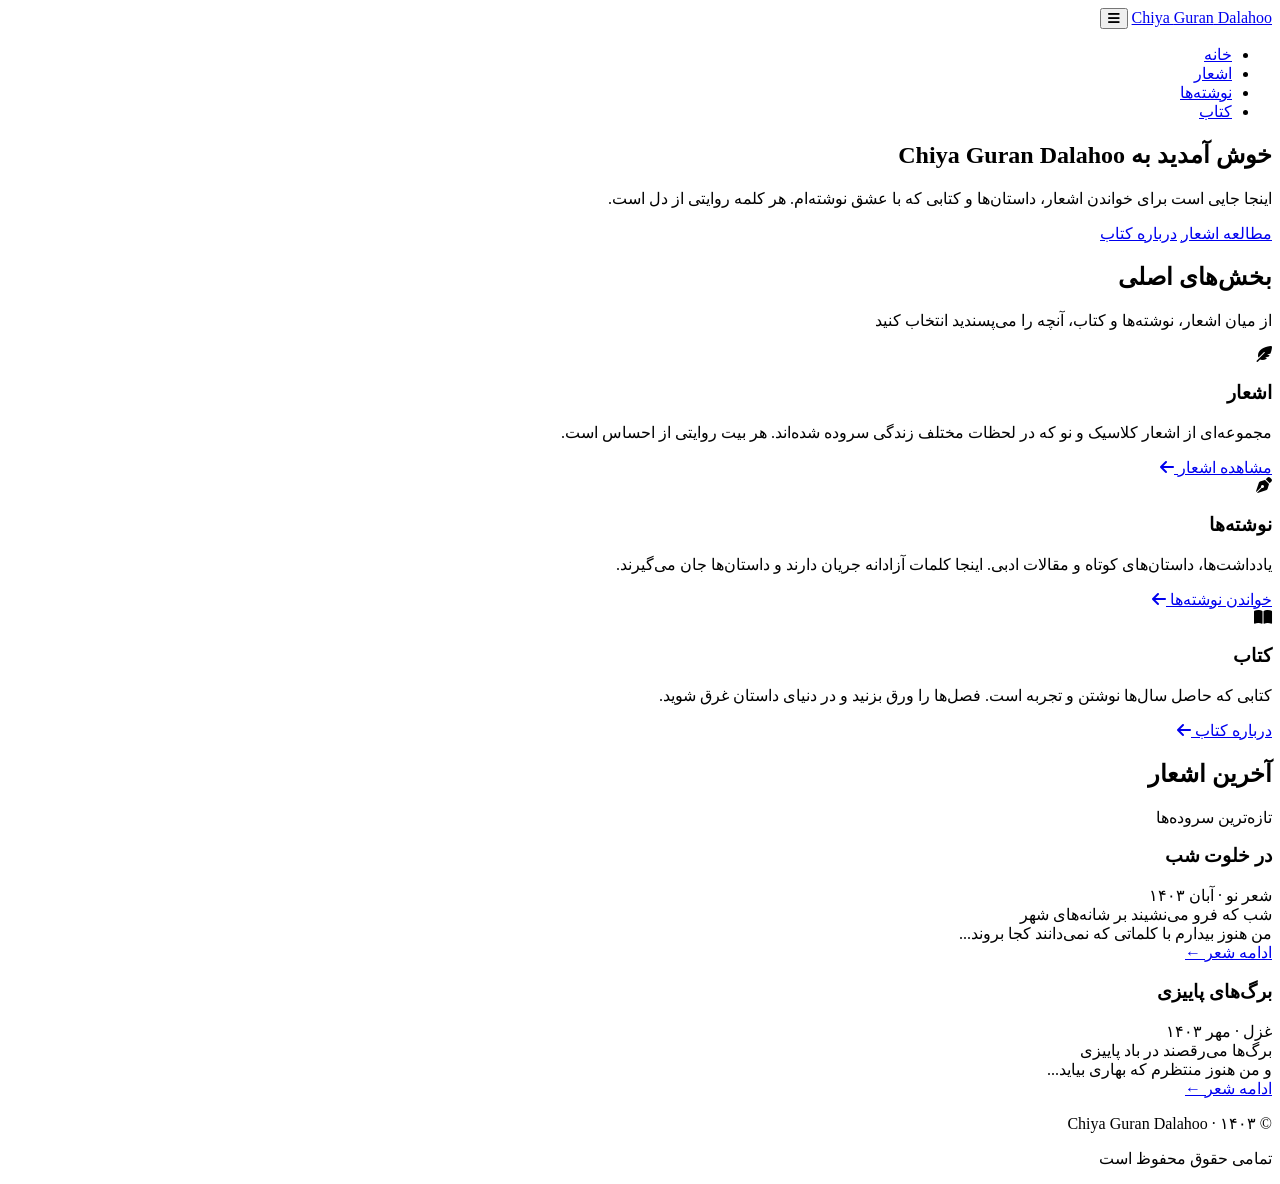
==== index.html @ 2d06a1b2 "Add files via upload" ====
<!DOCTYPE html>
<html lang="fa" dir="rtl">
<head>
    <meta charset="UTF-8">
    <meta name="viewport" content="width=device-width, initial-scale=1.0">
    <title>خانه | Chiya Guran Dalahoo</title>
    <meta name="description" content="وب‌سایت شخصی برای انتشار اشعار، نوشته‌ها و کتاب">
    <link rel="stylesheet" href="css/style.css">
    <link rel="stylesheet" href="https://cdnjs.cloudflare.com/ajax/libs/font-awesome/6.5.1/css/all.min.css">
</head>
<body>
    <header>
        <div class="nav-container">
            <a href="index.html" class="logo">Chiya <span>Guran</span> Dalahoo</a>
            <button class="menu-toggle" aria-label="منو">
                <i class="fas fa-bars"></i>
            </button>
            <nav>
                <ul id="nav-menu">
                    <li><a href="index.html" class="active">خانه</a></li>
                    <li><a href="poems.html">اشعار</a></li>
                    <li><a href="writings.html">نوشته‌ها</a></li>
                    <li><a href="book.html">کتاب</a></li>
                </ul>
            </nav>
        </div>
    </header>

    <section class="hero">
        <h1>خوش آمدید به Chiya Guran Dalahoo</h1>
        <p>اینجا جایی است برای خواندن اشعار، داستان‌ها و کتابی که با عشق نوشته‌ام. هر کلمه روایتی از دل است.</p>
        <div>
            <a href="poems.html" class="btn">مطالعه اشعار</a>
            <a href="book.html" class="btn btn-outline">درباره کتاب</a>
        </div>
    </section>

    <main>
        <div class="section-title">
            <h2>بخش‌های اصلی</h2>
            <p>از میان اشعار، نوشته‌ها و کتاب، آنچه را می‌پسندید انتخاب کنید</p>
        </div>

        <div class="cards">
            <div class="card">
                <div class="card-icon"><i class="fas fa-feather-alt"></i></div>
                <h3>اشعار</h3>
                <p>مجموعه‌ای از اشعار کلاسیک و نو که در لحظات مختلف زندگی سروده شده‌اند. هر بیت روایتی از احساس است.</p>
                <a href="poems.html">مشاهده اشعار <i class="fas fa-arrow-left"></i></a>
            </div>

            <div class="card">
                <div class="card-icon"><i class="fas fa-pen-nib"></i></div>
                <h3>نوشته‌ها</h3>
                <p>یادداشت‌ها، داستان‌های کوتاه و مقالات ادبی. اینجا کلمات آزادانه جریان دارند و داستان‌ها جان می‌گیرند.</p>
                <a href="writings.html">خواندن نوشته‌ها <i class="fas fa-arrow-left"></i></a>
            </div>

            <div class="card">
                <div class="card-icon"><i class="fas fa-book-open"></i></div>
                <h3>کتاب</h3>
                <p>کتابی که حاصل سال‌ها نوشتن و تجربه است. فصل‌ها را ورق بزنید و در دنیای داستان غرق شوید.</p>
                <a href="book.html">درباره کتاب <i class="fas fa-arrow-left"></i></a>
            </div>
        </div>

        <div class="section-title">
            <h2>آخرین اشعار</h2>
            <p>تازه‌ترین سروده‌ها</p>
        </div>

        <div class="item-list">
            <div class="item">
                <h3>در خلوت شب</h3>
                <div class="meta">شعر نو · آبان ۱۴۰۳</div>
                <div class="excerpt">
                    شب که فرو می‌نشیند بر شانه‌های شهر<br>
                    من هنوز بیدارم با کلماتی که نمی‌دانند کجا بروند...
                </div>
                <a href="poems.html#poem1" class="read-more">ادامه شعر ←</a>
            </div>

            <div class="item">
                <h3>برگ‌های پاییزی</h3>
                <div class="meta">غزل · مهر ۱۴۰۳</div>
                <div class="excerpt">
                    برگ‌ها می‌رقصند در باد پاییزی<br>
                    و من هنوز منتظرم که بهاری بیاید...
                </div>
                <a href="poems.html#poem2" class="read-more">ادامه شعر ←</a>
            </div>
        </div>
    </main>

    <footer>
        <p>© ۱۴۰۳ · Chiya Guran Dalahoo</p>
        <p>تمامی حقوق محفوظ است</p>
    </footer>

    <script src="js/main.js"></script>
</body>
</html>
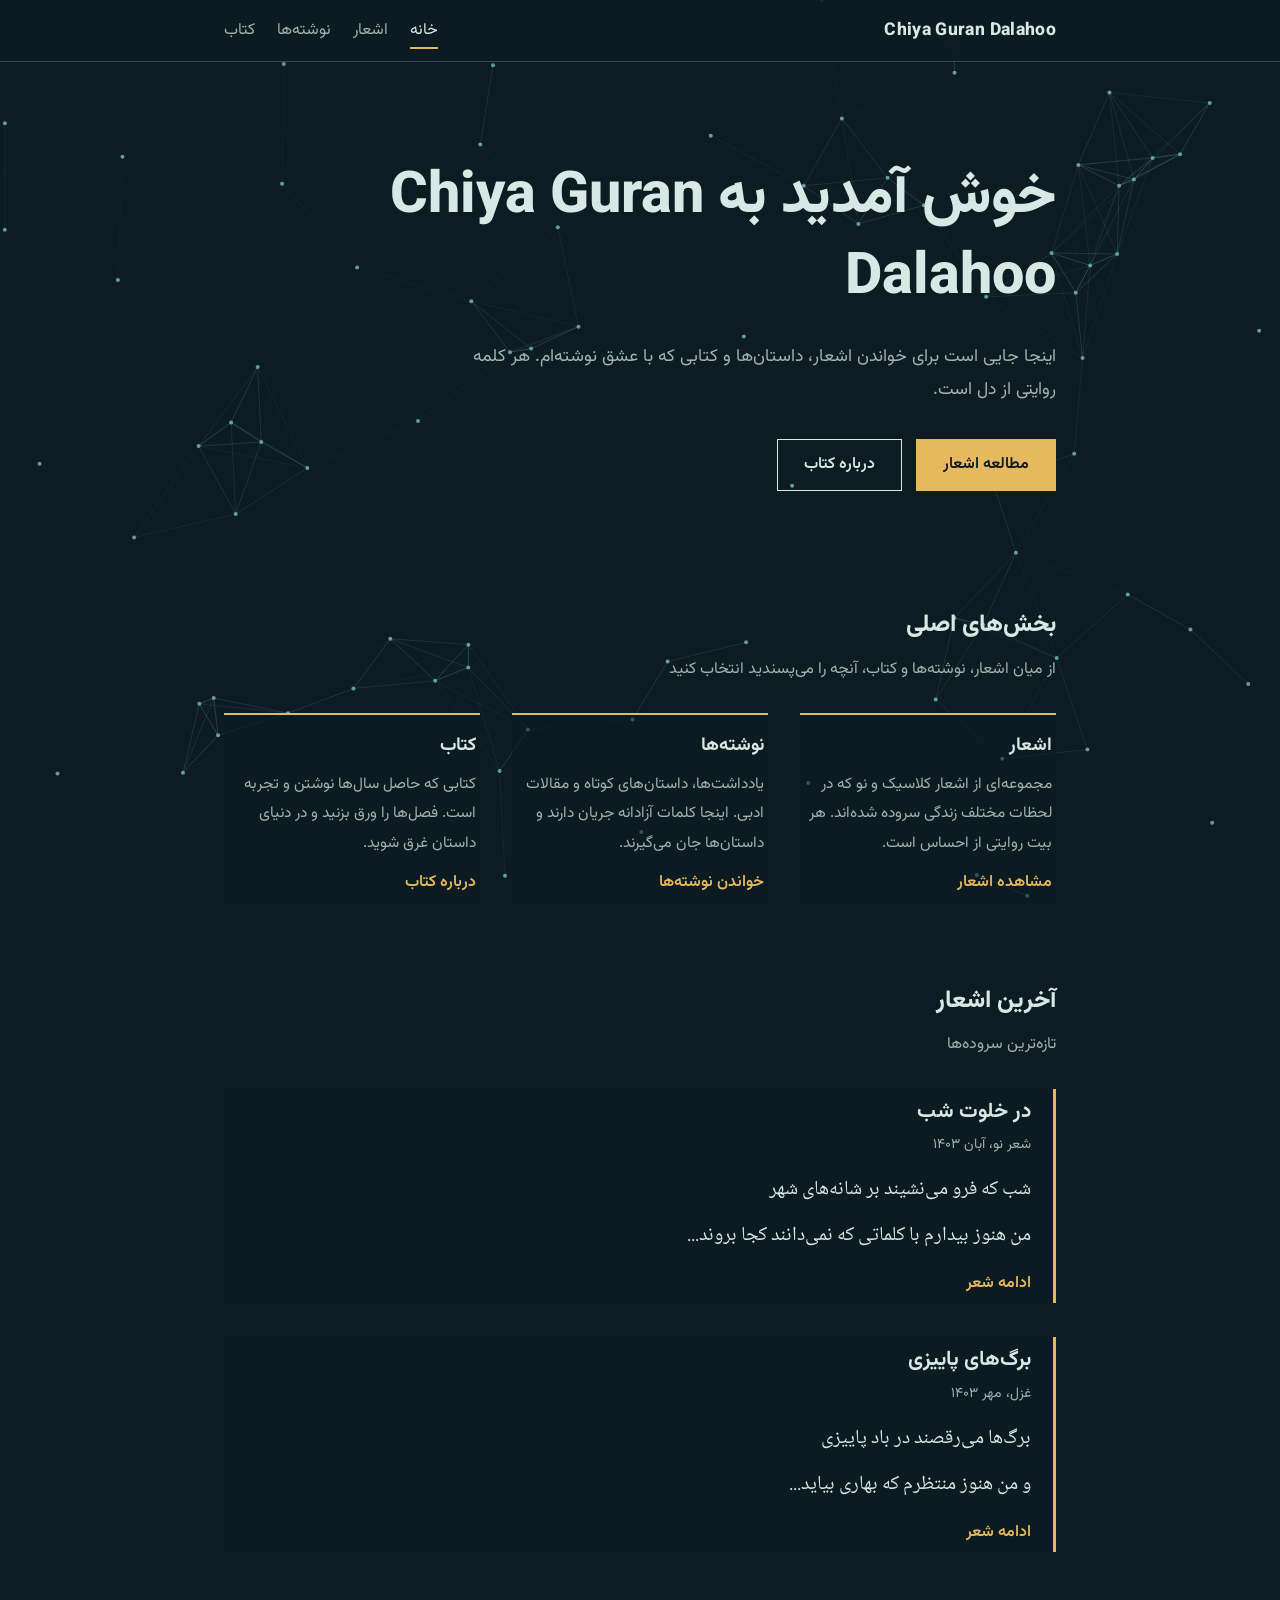
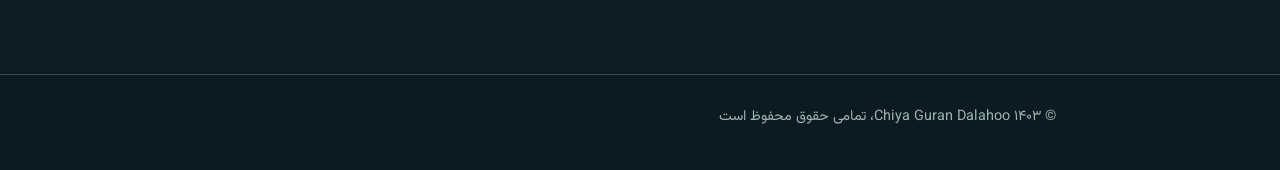
==== commit 48b4f020: "Add files via upload" ====
--- a/index.html
+++ b/index.html
@@ -1,102 +1,211 @@
 <!DOCTYPE html>
 <html lang="fa" dir="rtl">
 <head>
-    <meta charset="UTF-8">
-    <meta name="viewport" content="width=device-width, initial-scale=1.0">
-    <title>خانه | Chiya Guran Dalahoo</title>
-    <meta name="description" content="وب‌سایت شخصی برای انتشار اشعار، نوشته‌ها و کتاب">
-    <link rel="stylesheet" href="css/style.css">
-    <link rel="stylesheet" href="https://cdnjs.cloudflare.com/ajax/libs/font-awesome/6.5.1/css/all.min.css">
+<meta charset="UTF-8">
+<meta name="viewport" content="width=device-width, initial-scale=1.0">
+<meta name="description" content="وب‌سایت شخصی برای انتشار اشعار، نوشته‌ها و کتاب">
+<title>خانه | Chiya Guran Dalahoo</title>
+<link rel="preconnect" href="https://fonts.googleapis.com">
+<link rel="preconnect" href="https://fonts.gstatic.com" crossorigin>
+<link href="https://fonts.googleapis.com/css2?family=Vazirmatn:wght@400;600;800&family=Noto+Naskh+Arabic:wght@400;600&display=swap" rel="stylesheet">
+<style>
+:root {
+  --ink: #0d1b22;
+  --mist: #d8e8e4;
+  --dim: #9db4b0;
+  --net: 111, 183, 168;
+  --saffron: #e6b95f;
+  --line: rgba(216, 232, 228, .22);
+}
+* { box-sizing: border-box; margin: 0; padding: 0; }
+html { background: var(--ink); }
+body {
+  font-family: "Vazirmatn", Tahoma, "Segoe UI", sans-serif;
+  color: var(--mist);
+  line-height: 1.9;
+  background: transparent;
+  min-height: 100vh;
+}
+#bg { position: fixed; inset: 0; width: 100%; height: 100%; z-index: -1; display: block; }
+
+a { color: inherit; text-decoration: none; }
+a:focus-visible { outline: 2px solid var(--saffron); outline-offset: 4px; }
+
+.wrap { max-width: 880px; margin: 0 auto; padding: 0 24px; }
+
+/* header */
+header { border-bottom: 1px solid var(--line); background: rgba(13, 27, 34, .72); backdrop-filter: blur(6px); -webkit-backdrop-filter: blur(6px); position: sticky; top: 0; z-index: 5; }
+header .wrap { display: flex; align-items: center; justify-content: space-between; gap: 16px; flex-wrap: wrap; padding-top: 14px; padding-bottom: 14px; }
+.brand { font-weight: 800; font-size: 1.1rem; letter-spacing: .02em; direction: ltr; }
+nav ul { list-style: none; display: flex; gap: 22px; }
+nav a { color: var(--dim); padding: 4px 0; border-bottom: 2px solid transparent; }
+nav a:hover, nav a[aria-current="page"] { color: var(--mist); border-bottom-color: var(--saffron); }
+
+/* hero */
+.hero { padding: 96px 0 72px; }
+.hero h1 { font-size: clamp(2rem, 6vw, 3.6rem); font-weight: 800; line-height: 1.4; max-width: 14em; }
+.hero p { margin-top: 20px; max-width: 34em; color: var(--dim); font-size: 1.1rem; }
+.actions { margin-top: 32px; display: flex; gap: 14px; flex-wrap: wrap; }
+.btn { padding: 10px 26px; border: 1px solid var(--mist); font-weight: 600; transition: background .2s, color .2s; }
+.btn:hover { background: var(--mist); color: var(--ink); }
+.btn.primary { background: var(--saffron); border-color: var(--saffron); color: var(--ink); }
+.btn.primary:hover { background: transparent; color: var(--saffron); }
+
+/* sections */
+section { padding: 40px 0; }
+h2 { font-size: 1.5rem; font-weight: 800; margin-bottom: 6px; }
+.sub { color: var(--dim); margin-bottom: 28px; }
+
+.sections { display: grid; grid-template-columns: repeat(auto-fit, minmax(240px, 1fr)); gap: 32px; }
+.sections article { border-top: 2px solid var(--saffron); padding-top: 14px; background: rgba(13, 27, 34, .55); padding-inline: 4px; }
+.sections h3 { font-size: 1.15rem; margin-bottom: 6px; }
+.sections p { color: var(--dim); font-size: .97rem; }
+.more { display: inline-block; margin-top: 10px; color: var(--saffron); font-weight: 600; }
+.more:hover { text-decoration: underline; text-underline-offset: 5px; }
+
+/* poems */
+.poem { border-inline-start: 3px solid var(--saffron); padding: 4px 22px; margin-bottom: 34px; background: rgba(13, 27, 34, .6); }
+.poem h3 { font-size: 1.3rem; }
+.meta { color: var(--dim); font-size: .88rem; margin-bottom: 8px; }
+.poem .verse { font-family: "Noto Naskh Arabic", "Vazirmatn", serif; font-size: 1.25rem; line-height: 2.3; }
+
+footer { border-top: 1px solid var(--line); margin-top: 48px; padding: 28px 0 40px; color: var(--dim); font-size: .9rem; background: rgba(13, 27, 34, .72); }
+
+@media (max-width: 560px) {
+  .hero { padding: 56px 0 44px; }
+  nav ul { gap: 16px; }
+}
+@media (prefers-reduced-motion: reduce) { .btn { transition: none; } }
+</style>
 </head>
 <body>
-    <header>
-        <div class="nav-container">
-            <a href="index.html" class="logo">Chiya <span>Guran</span> Dalahoo</a>
-            <button class="menu-toggle" aria-label="منو">
-                <i class="fas fa-bars"></i>
-            </button>
-            <nav>
-                <ul id="nav-menu">
-                    <li><a href="index.html" class="active">خانه</a></li>
-                    <li><a href="poems.html">اشعار</a></li>
-                    <li><a href="writings.html">نوشته‌ها</a></li>
-                    <li><a href="book.html">کتاب</a></li>
-                </ul>
-            </nav>
-        </div>
-    </header>
-
-    <section class="hero">
-        <h1>خوش آمدید به Chiya Guran Dalahoo</h1>
-        <p>اینجا جایی است برای خواندن اشعار، داستان‌ها و کتابی که با عشق نوشته‌ام. هر کلمه روایتی از دل است.</p>
-        <div>
-            <a href="poems.html" class="btn">مطالعه اشعار</a>
-            <a href="book.html" class="btn btn-outline">درباره کتاب</a>
-        </div>
-    </section>
-
-    <main>
-        <div class="section-title">
-            <h2>بخش‌های اصلی</h2>
-            <p>از میان اشعار، نوشته‌ها و کتاب، آنچه را می‌پسندید انتخاب کنید</p>
-        </div>
-
-        <div class="cards">
-            <div class="card">
-                <div class="card-icon"><i class="fas fa-feather-alt"></i></div>
-                <h3>اشعار</h3>
-                <p>مجموعه‌ای از اشعار کلاسیک و نو که در لحظات مختلف زندگی سروده شده‌اند. هر بیت روایتی از احساس است.</p>
-                <a href="poems.html">مشاهده اشعار <i class="fas fa-arrow-left"></i></a>
-            </div>
-
-            <div class="card">
-                <div class="card-icon"><i class="fas fa-pen-nib"></i></div>
-                <h3>نوشته‌ها</h3>
-                <p>یادداشت‌ها، داستان‌های کوتاه و مقالات ادبی. اینجا کلمات آزادانه جریان دارند و داستان‌ها جان می‌گیرند.</p>
-                <a href="writings.html">خواندن نوشته‌ها <i class="fas fa-arrow-left"></i></a>
-            </div>
-
-            <div class="card">
-                <div class="card-icon"><i class="fas fa-book-open"></i></div>
-                <h3>کتاب</h3>
-                <p>کتابی که حاصل سال‌ها نوشتن و تجربه است. فصل‌ها را ورق بزنید و در دنیای داستان غرق شوید.</p>
-                <a href="book.html">درباره کتاب <i class="fas fa-arrow-left"></i></a>
-            </div>
-        </div>
-
-        <div class="section-title">
-            <h2>آخرین اشعار</h2>
-            <p>تازه‌ترین سروده‌ها</p>
-        </div>
-
-        <div class="item-list">
-            <div class="item">
-                <h3>در خلوت شب</h3>
-                <div class="meta">شعر نو · آبان ۱۴۰۳</div>
-                <div class="excerpt">
-                    شب که فرو می‌نشیند بر شانه‌های شهر<br>
-                    من هنوز بیدارم با کلماتی که نمی‌دانند کجا بروند...
-                </div>
-                <a href="poems.html#poem1" class="read-more">ادامه شعر ←</a>
-            </div>
-
-            <div class="item">
-                <h3>برگ‌های پاییزی</h3>
-                <div class="meta">غزل · مهر ۱۴۰۳</div>
-                <div class="excerpt">
-                    برگ‌ها می‌رقصند در باد پاییزی<br>
-                    و من هنوز منتظرم که بهاری بیاید...
-                </div>
-                <a href="poems.html#poem2" class="read-more">ادامه شعر ←</a>
-            </div>
-        </div>
-    </main>
-
-    <footer>
-        <p>© ۱۴۰۳ · Chiya Guran Dalahoo</p>
-        <p>تمامی حقوق محفوظ است</p>
-    </footer>
-
-    <script src="js/main.js"></script>
+<canvas id="bg" aria-hidden="true"></canvas>
+
+<header>
+  <div class="wrap">
+    <a class="brand" href="index.html">Chiya Guran Dalahoo</a>
+    <nav aria-label="منوی اصلی">
+      <ul>
+        <li><a href="index.html" aria-current="page">خانه</a></li>
+        <li><a href="poems.html">اشعار</a></li>
+        <li><a href="writings.html">نوشته‌ها</a></li>
+        <li><a href="book.html">کتاب</a></li>
+      </ul>
+    </nav>
+  </div>
+</header>
+
+<main class="wrap">
+  <div class="hero">
+    <h1>خوش آمدید به Chiya Guran Dalahoo</h1>
+    <p>اینجا جایی است برای خواندن اشعار، داستان‌ها و کتابی که با عشق نوشته‌ام. هر کلمه روایتی از دل است.</p>
+    <div class="actions">
+      <a class="btn primary" href="poems.html">مطالعه اشعار</a>
+      <a class="btn" href="book.html">درباره کتاب</a>
+    </div>
+  </div>
+
+  <section>
+    <h2>بخش‌های اصلی</h2>
+    <p class="sub">از میان اشعار، نوشته‌ها و کتاب، آنچه را می‌پسندید انتخاب کنید</p>
+    <div class="sections">
+      <article>
+        <h3>اشعار</h3>
+        <p>مجموعه‌ای از اشعار کلاسیک و نو که در لحظات مختلف زندگی سروده شده‌اند. هر بیت روایتی از احساس است.</p>
+        <a class="more" href="poems.html">مشاهده اشعار</a>
+      </article>
+      <article>
+        <h3>نوشته‌ها</h3>
+        <p>یادداشت‌ها، داستان‌های کوتاه و مقالات ادبی. اینجا کلمات آزادانه جریان دارند و داستان‌ها جان می‌گیرند.</p>
+        <a class="more" href="writings.html">خواندن نوشته‌ها</a>
+      </article>
+      <article>
+        <h3>کتاب</h3>
+        <p>کتابی که حاصل سال‌ها نوشتن و تجربه است. فصل‌ها را ورق بزنید و در دنیای داستان غرق شوید.</p>
+        <a class="more" href="book.html">درباره کتاب</a>
+      </article>
+    </div>
+  </section>
+
+  <section>
+    <h2>آخرین اشعار</h2>
+    <p class="sub">تازه‌ترین سروده‌ها</p>
+
+    <div class="poem">
+      <h3>در خلوت شب</h3>
+      <p class="meta">شعر نو، آبان ۱۴۰۳</p>
+      <p class="verse">شب که فرو می‌نشیند بر شانه‌های شهر<br>من هنوز بیدارم با کلماتی که نمی‌دانند کجا بروند...</p>
+      <a class="more" href="poems.html#poem1">ادامه شعر</a>
+    </div>
+
+    <div class="poem">
+      <h3>برگ‌های پاییزی</h3>
+      <p class="meta">غزل، مهر ۱۴۰۳</p>
+      <p class="verse">برگ‌ها می‌رقصند در باد پاییزی<br>و من هنوز منتظرم که بهاری بیاید...</p>
+      <a class="more" href="poems.html#poem2">ادامه شعر</a>
+    </div>
+  </section>
+</main>
+
+<footer>
+  <div class="wrap">© ۱۴۰۳ Chiya Guran Dalahoo، تمامی حقوق محفوظ است</div>
+</footer>
+
+<script>
+(function () {
+  var c = document.getElementById('bg');
+  var x = c.getContext('2d');
+  var w = 0, h = 0, pts = [];
+  var still = window.matchMedia && matchMedia('(prefers-reduced-motion: reduce)').matches;
+  var NET = '111,183,168';
+
+  function resize() {
+    var d = window.devicePixelRatio || 1;
+    w = window.innerWidth; h = window.innerHeight;
+    c.width = w * d; c.height = h * d;
+    x.setTransform(d, 0, 0, d, 0, 0);
+    var n = Math.min(90, Math.floor(w * h / 14000));
+    pts = [];
+    for (var i = 0; i < n; i++) {
+      pts.push({
+        x: Math.random() * w, y: Math.random() * h,
+        vx: (Math.random() - .5) * .4, vy: (Math.random() - .5) * .4
+      });
+    }
+    if (still) draw();
+  }
+
+  function draw() {
+    x.clearRect(0, 0, w, h);
+    var i, j, a, b, d;
+    for (i = 0; i < pts.length; i++) {
+      a = pts[i];
+      if (!still) {
+        a.x += a.vx; a.y += a.vy;
+        if (a.x < 0 || a.x > w) a.vx *= -1;
+        if (a.y < 0 || a.y > h) a.vy *= -1;
+      }
+    }
+    for (i = 0; i < pts.length; i++) {
+      a = pts[i];
+      x.fillStyle = 'rgba(' + NET + ',.85)';
+      x.beginPath(); x.arc(a.x, a.y, 2, 0, 6.283); x.fill();
+      for (j = i + 1; j < pts.length; j++) {
+        b = pts[j];
+        d = Math.hypot(a.x - b.x, a.y - b.y);
+        if (d < 140) {
+          x.strokeStyle = 'rgba(' + NET + ',' + ((1 - d / 140) * .35) + ')';
+          x.beginPath(); x.moveTo(a.x, a.y); x.lineTo(b.x, b.y); x.stroke();
+        }
+      }
+    }
+    if (!still) requestAnimationFrame(draw);
+  }
+
+  window.addEventListener('resize', resize);
+  resize();
+  if (!still) draw();
+})();
+</script>
 </body>
 </html>
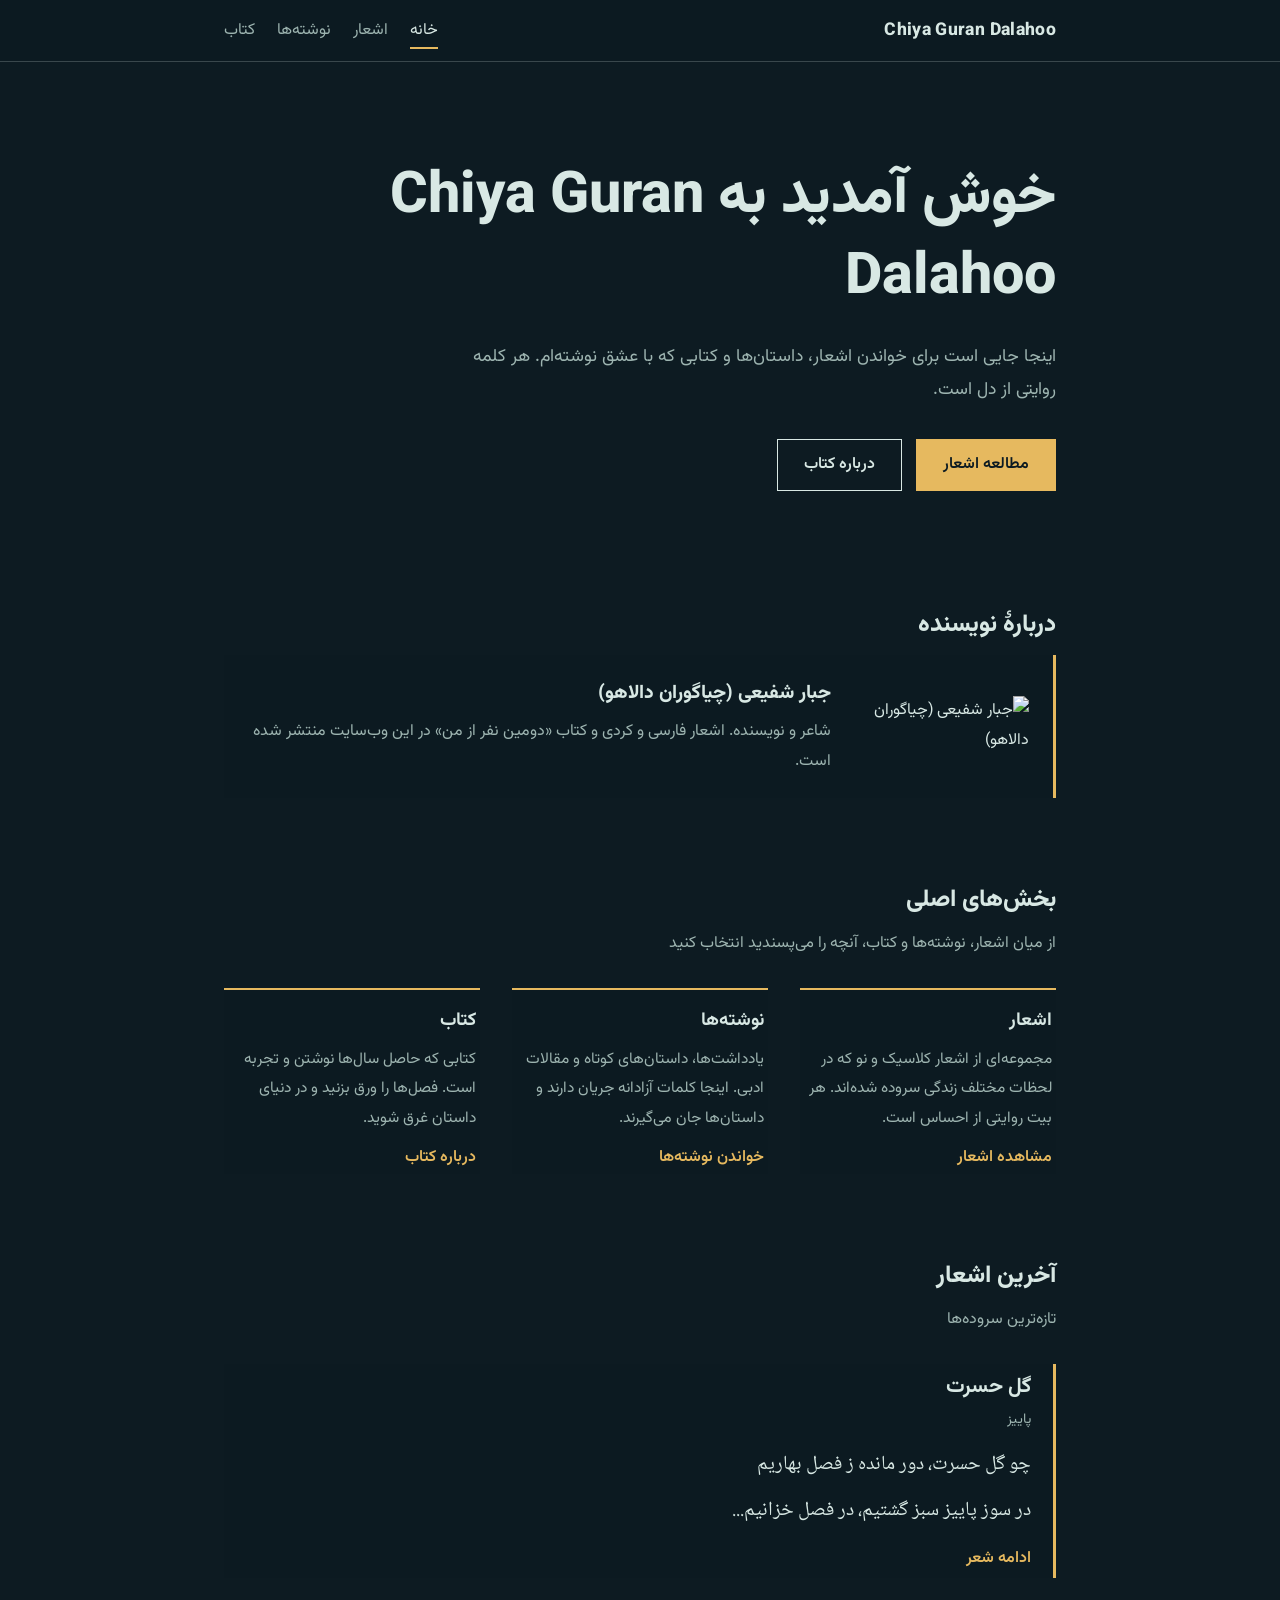
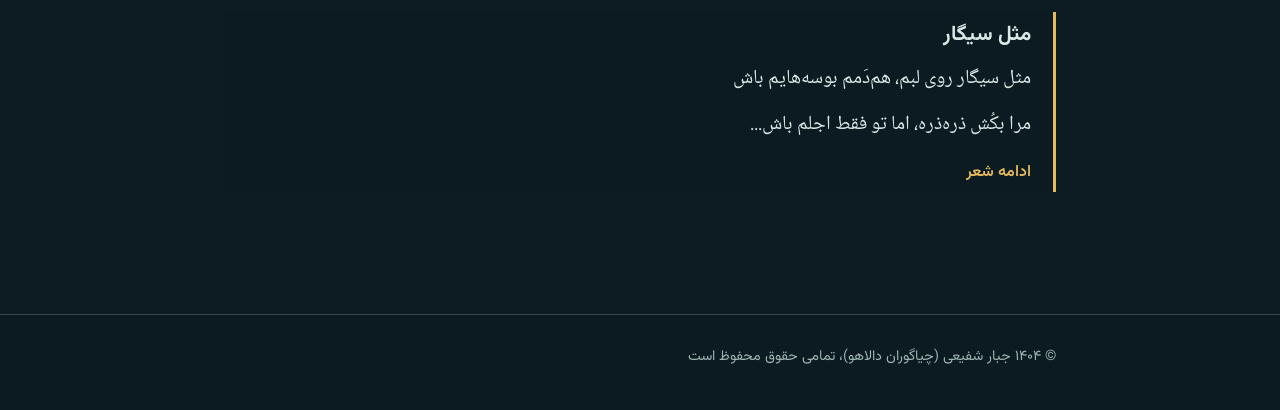
==== commit 501e717e: "Add files via upload" ====
--- a/index.html
+++ b/index.html
@@ -69,6 +69,12 @@
 .meta { color: var(--dim); font-size: .88rem; margin-bottom: 8px; }
 .poem .verse { font-family: "Noto Naskh Arabic", "Vazirmatn", serif; font-size: 1.25rem; line-height: 2.3; }
 
+.author-box { display: grid; grid-template-columns: 170px 1fr; gap: 28px; align-items: center; background: rgba(13, 27, 34, .65); padding: 20px 24px; border-inline-start: 3px solid var(--saffron); }
+.author-box img { width: 100%; height: auto; display: block; }
+.author-box h3 { font-size: 1.2rem; font-weight: 800; }
+.author-box p { color: var(--dim); margin-top: 6px; }
+@media (max-width: 560px) { .author-box { grid-template-columns: 1fr; } .author-box img { max-width: 200px; } }
+
 footer { border-top: 1px solid var(--line); margin-top: 48px; padding: 28px 0 40px; color: var(--dim); font-size: .9rem; background: rgba(13, 27, 34, .72); }
 
 @media (max-width: 560px) {
@@ -106,6 +112,17 @@
   </div>
 
   <section>
+    <h2>دربارهٔ نویسنده</h2>
+    <div class="author-box">
+      <img src="images/author.jpg" alt="جبار شفیعی (چیاگوران دالاهو)" loading="lazy">
+      <div>
+        <h3>جبار شفیعی (چیاگوران دالاهو)</h3>
+        <p>شاعر و نویسنده. اشعار فارسی و کردی و کتاب «دومین نفر از من» در این وب‌سایت منتشر شده است.</p>
+      </div>
+    </div>
+  </section>
+
+  <section>
     <h2>بخش‌های اصلی</h2>
     <p class="sub">از میان اشعار، نوشته‌ها و کتاب، آنچه را می‌پسندید انتخاب کنید</p>
     <div class="sections">
@@ -132,80 +149,24 @@
     <p class="sub">تازه‌ترین سروده‌ها</p>
 
     <div class="poem">
-      <h3>در خلوت شب</h3>
-      <p class="meta">شعر نو، آبان ۱۴۰۳</p>
-      <p class="verse">شب که فرو می‌نشیند بر شانه‌های شهر<br>من هنوز بیدارم با کلماتی که نمی‌دانند کجا بروند...</p>
-      <a class="more" href="poems.html#poem1">ادامه شعر</a>
+      <h3>گل حسرت</h3>
+      <p class="meta">پاییز</p>
+      <p class="verse">چو گل حسرت، دور مانده ز فصل بهاریم<br>در سوز پاییز سبز گشتیم، در فصل خزانیم...</p>
+      <a class="more" href="poems.html#poem3">ادامه شعر</a>
     </div>
 
     <div class="poem">
-      <h3>برگ‌های پاییزی</h3>
-      <p class="meta">غزل، مهر ۱۴۰۳</p>
-      <p class="verse">برگ‌ها می‌رقصند در باد پاییزی<br>و من هنوز منتظرم که بهاری بیاید...</p>
-      <a class="more" href="poems.html#poem2">ادامه شعر</a>
+      <h3>مثل سیگار</h3>
+      <p class="verse">مثل سیگار روی لبم، هم‌دَمم بوسه‌هایم باش<br>مرا بکُش ذره‌ذره، اما تو فقط اجلم باش...</p>
+      <a class="more" href="poems.html#sigar">ادامه شعر</a>
     </div>
   </section>
 </main>
 
 <footer>
-  <div class="wrap">© ۱۴۰۳ Chiya Guran Dalahoo، تمامی حقوق محفوظ است</div>
+  <div class="wrap">© ۱۴۰۴ جبار شفیعی (چیاگوران دالاهو)، تمامی حقوق محفوظ است</div>
 </footer>
 
-<script>
-(function () {
-  var c = document.getElementById('bg');
-  var x = c.getContext('2d');
-  var w = 0, h = 0, pts = [];
-  var still = window.matchMedia && matchMedia('(prefers-reduced-motion: reduce)').matches;
-  var NET = '111,183,168';
-
-  function resize() {
-    var d = window.devicePixelRatio || 1;
-    w = window.innerWidth; h = window.innerHeight;
-    c.width = w * d; c.height = h * d;
-    x.setTransform(d, 0, 0, d, 0, 0);
-    var n = Math.min(90, Math.floor(w * h / 14000));
-    pts = [];
-    for (var i = 0; i < n; i++) {
-      pts.push({
-        x: Math.random() * w, y: Math.random() * h,
-        vx: (Math.random() - .5) * .4, vy: (Math.random() - .5) * .4
-      });
-    }
-    if (still) draw();
-  }
-
-  function draw() {
-    x.clearRect(0, 0, w, h);
-    var i, j, a, b, d;
-    for (i = 0; i < pts.length; i++) {
-      a = pts[i];
-      if (!still) {
-        a.x += a.vx; a.y += a.vy;
-        if (a.x < 0 || a.x > w) a.vx *= -1;
-        if (a.y < 0 || a.y > h) a.vy *= -1;
-      }
-    }
-    for (i = 0; i < pts.length; i++) {
-      a = pts[i];
-      x.fillStyle = 'rgba(' + NET + ',.85)';
-      x.beginPath(); x.arc(a.x, a.y, 2, 0, 6.283); x.fill();
-      for (j = i + 1; j < pts.length; j++) {
-        b = pts[j];
-        d = Math.hypot(a.x - b.x, a.y - b.y);
-        if (d < 140) {
-          x.strokeStyle = 'rgba(' + NET + ',' + ((1 - d / 140) * .35) + ')';
-          x.beginPath(); x.moveTo(a.x, a.y); x.lineTo(b.x, b.y); x.stroke();
-        }
-      }
-    }
-    if (!still) requestAnimationFrame(draw);
-  }
-
-  window.addEventListener('resize', resize);
-  resize();
-  if (!still) draw();
-})();
-</script>
+<script src="bg.js"></script>
 </body>
 </html>
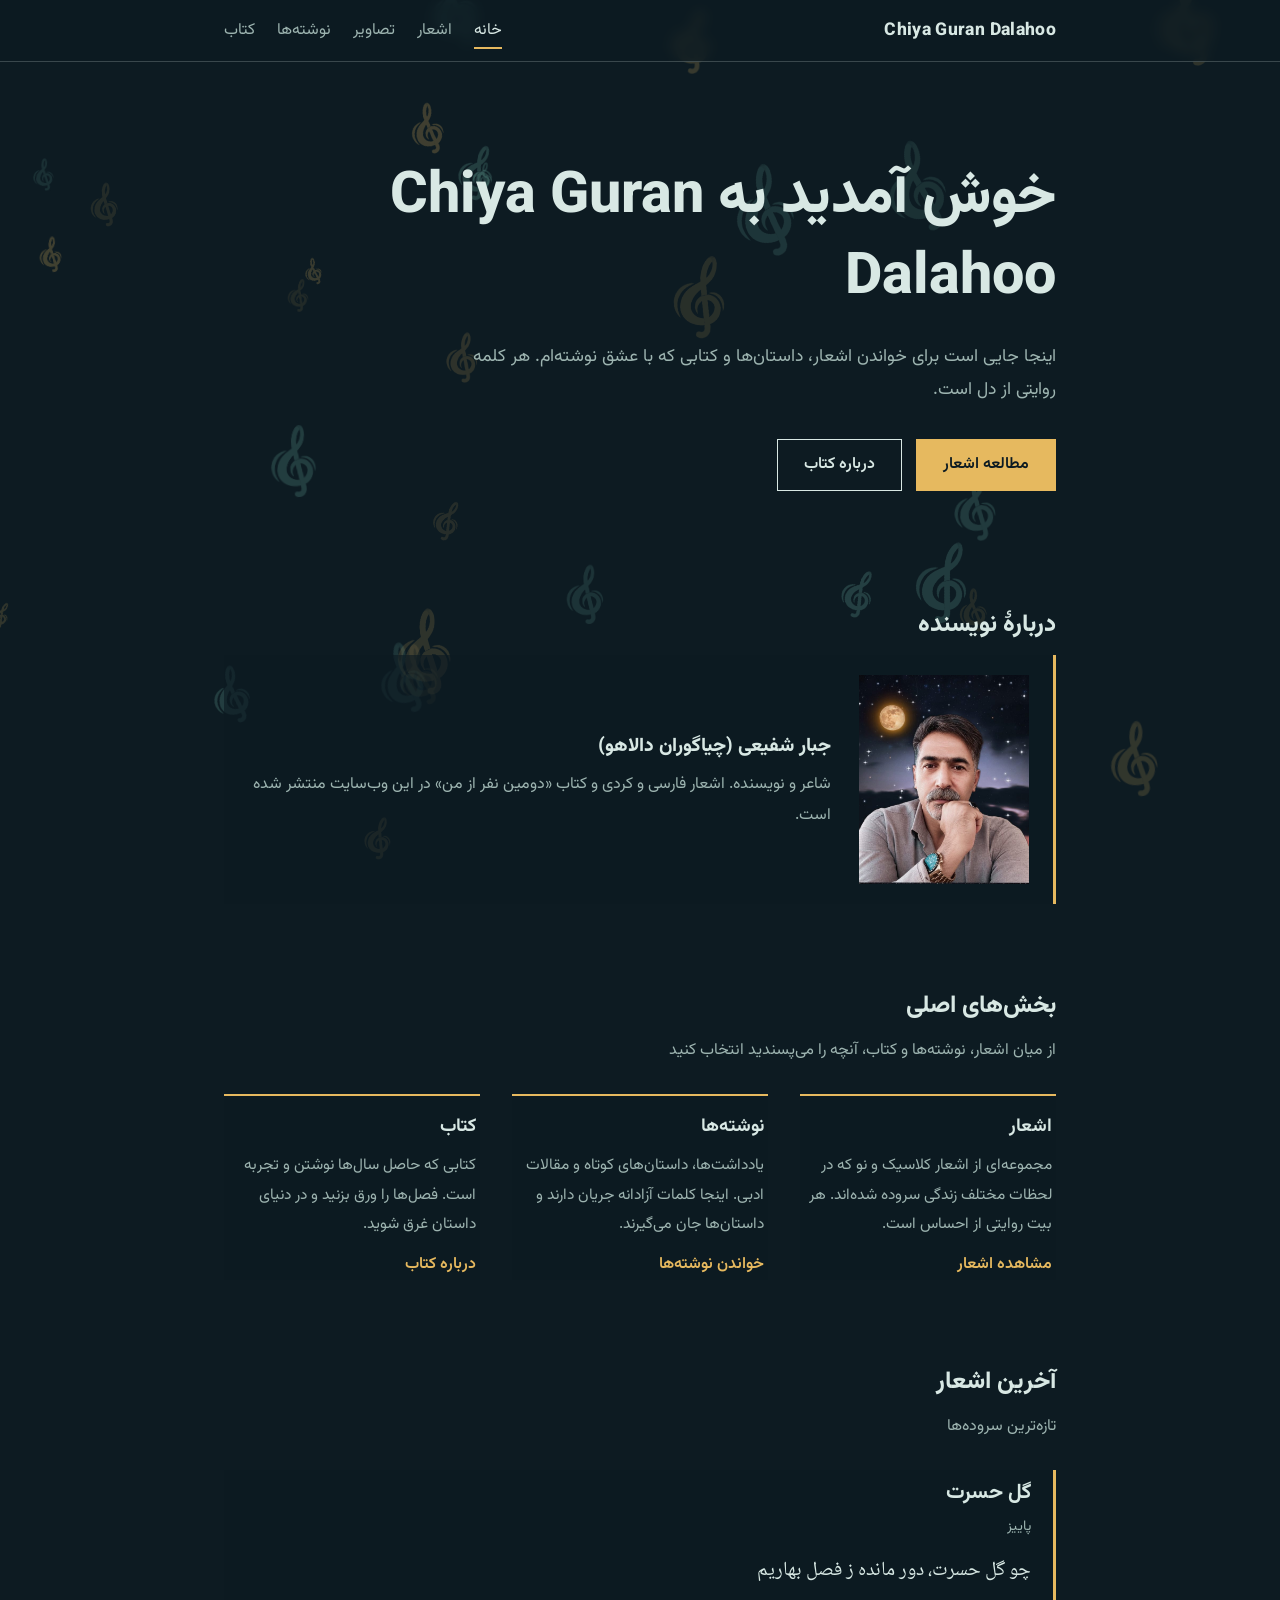
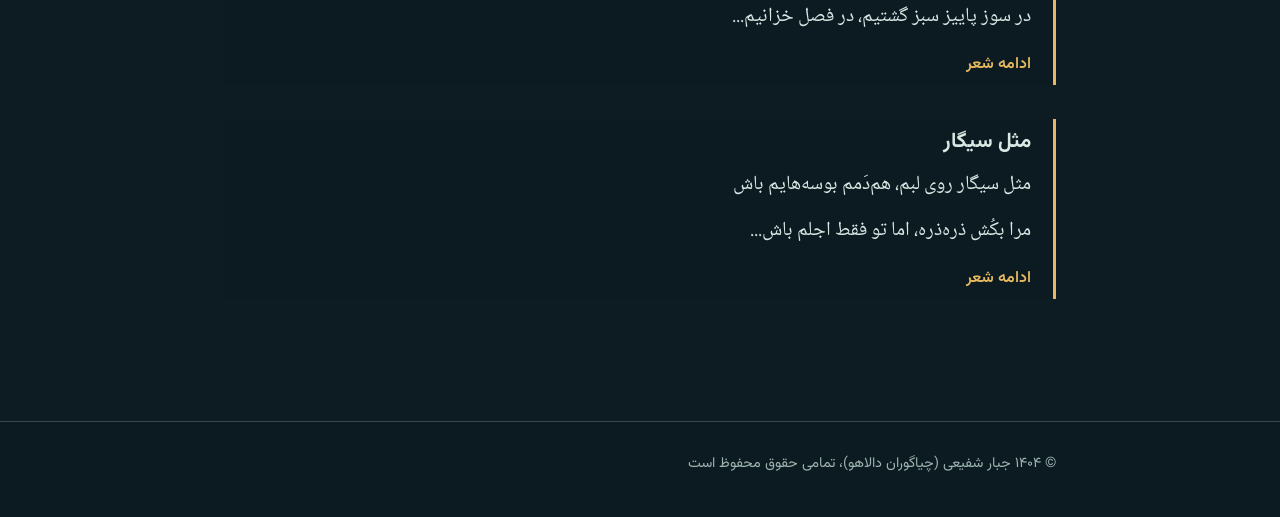
==== commit da7599eb: "Add files via upload" ====
--- a/index.html
+++ b/index.html
@@ -37,7 +37,7 @@
 header { border-bottom: 1px solid var(--line); background: rgba(13, 27, 34, .72); backdrop-filter: blur(6px); -webkit-backdrop-filter: blur(6px); position: sticky; top: 0; z-index: 5; }
 header .wrap { display: flex; align-items: center; justify-content: space-between; gap: 16px; flex-wrap: wrap; padding-top: 14px; padding-bottom: 14px; }
 .brand { font-weight: 800; font-size: 1.1rem; letter-spacing: .02em; direction: ltr; }
-nav ul { list-style: none; display: flex; gap: 22px; }
+nav ul { list-style: none; display: flex; gap: 22px; flex-wrap: wrap; }
 nav a { color: var(--dim); padding: 4px 0; border-bottom: 2px solid transparent; }
 nav a:hover, nav a[aria-current="page"] { color: var(--mist); border-bottom-color: var(--saffron); }
 
@@ -94,6 +94,7 @@
       <ul>
         <li><a href="index.html" aria-current="page">خانه</a></li>
         <li><a href="poems.html">اشعار</a></li>
+        <li><a href="gallery.html">تصاویر</a></li>
         <li><a href="writings.html">نوشته‌ها</a></li>
         <li><a href="book.html">کتاب</a></li>
       </ul>
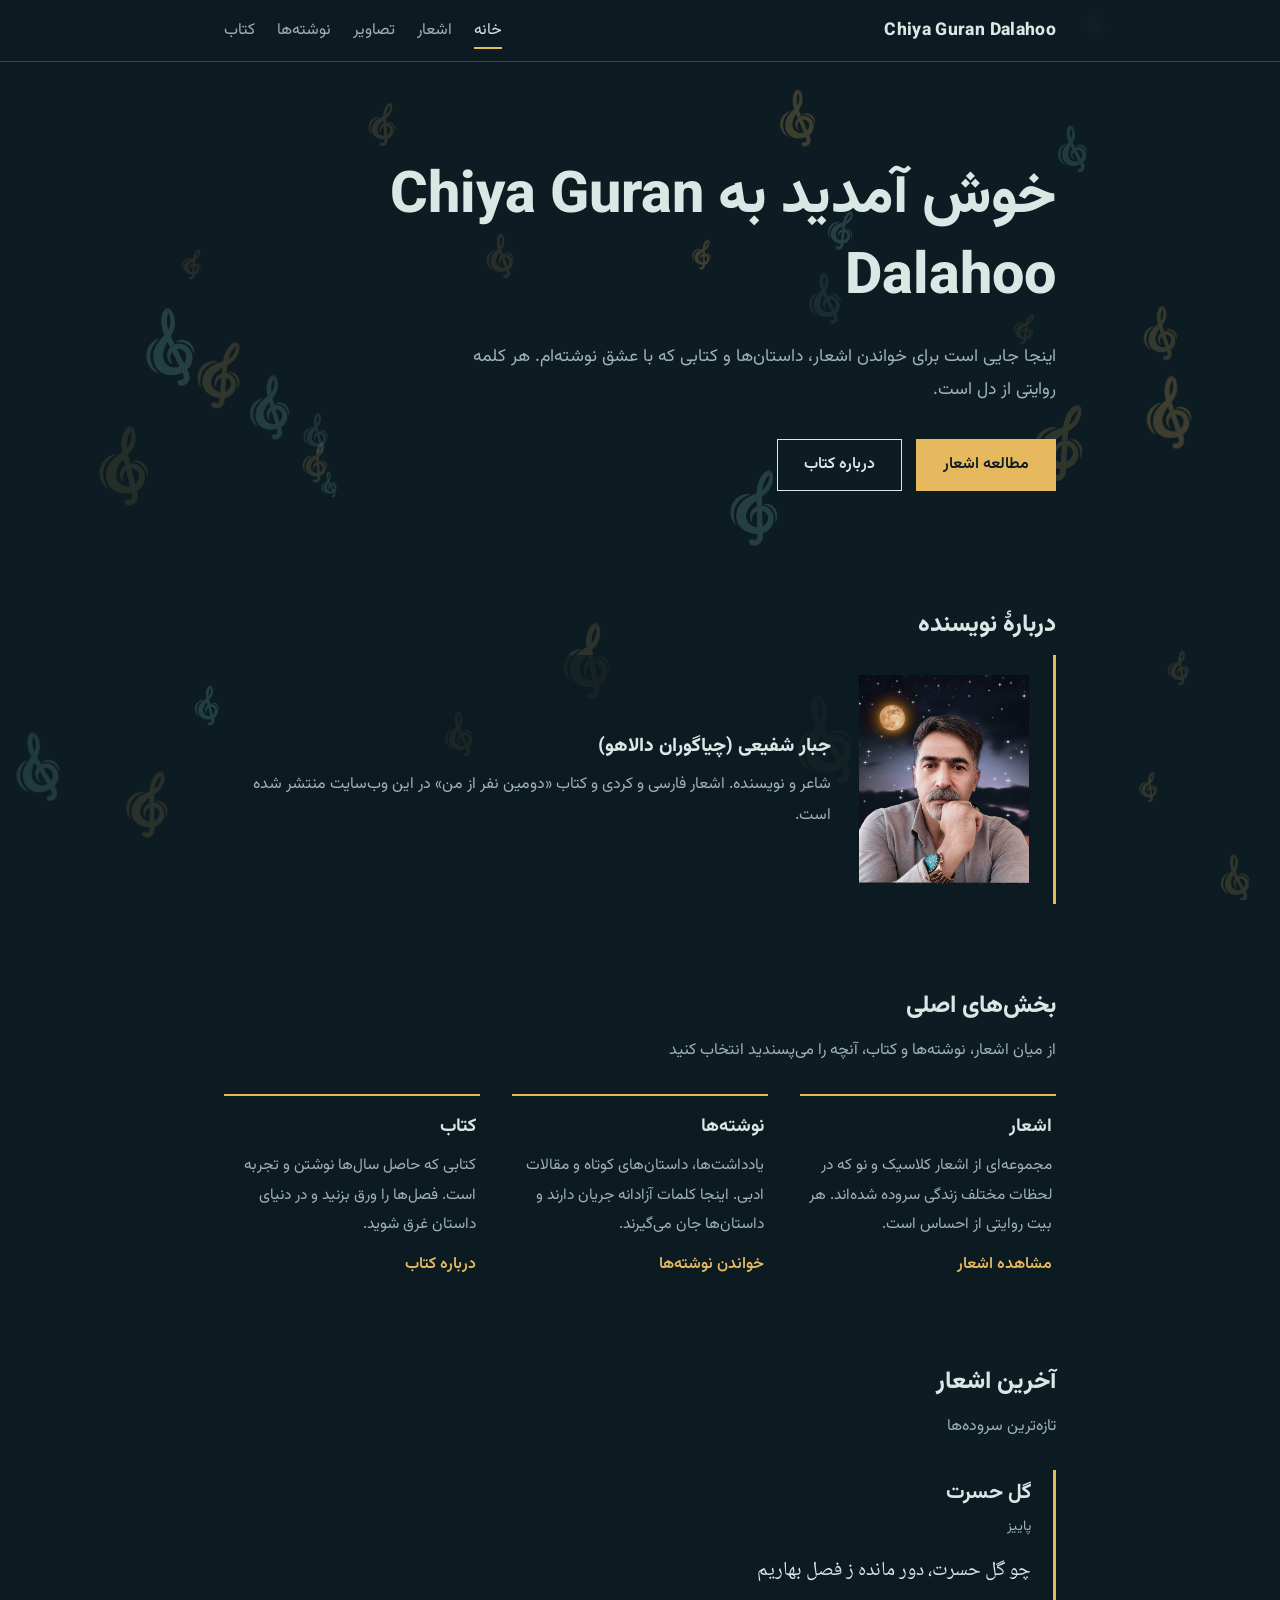
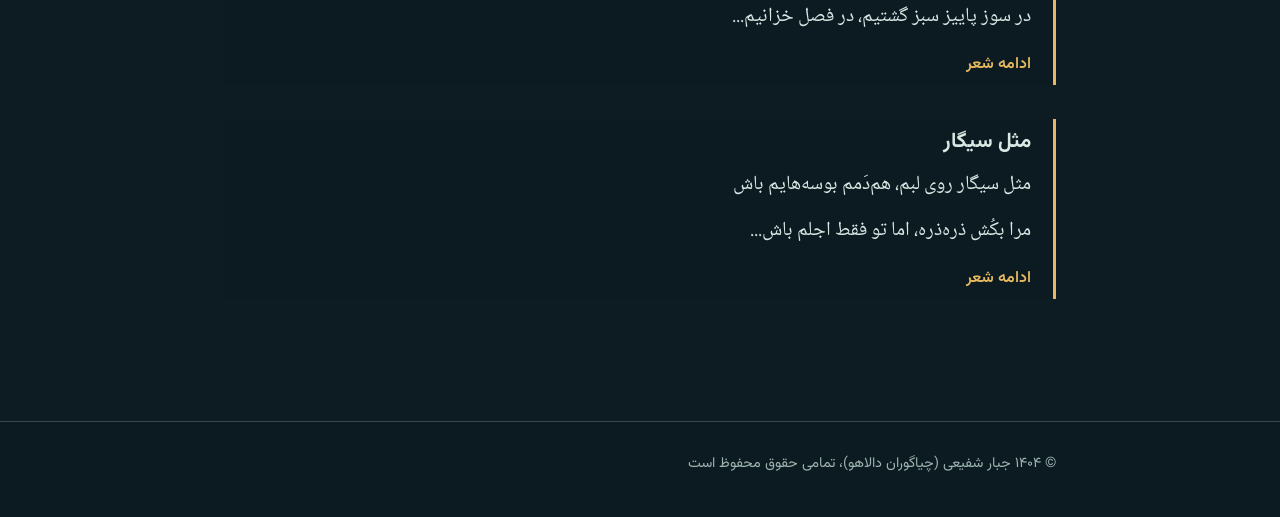
==== commit 3d073acf: "Add files via upload" ====
--- a/index.html
+++ b/index.html
@@ -3,8 +3,8 @@
 <head>
 <meta charset="UTF-8">
 <meta name="viewport" content="width=device-width, initial-scale=1.0">
-<meta name="description" content="وب‌سایت شخصی برای انتشار اشعار، نوشته‌ها و کتاب">
-<title>خانه | Chiya Guran Dalahoo</title>
+<meta name="description" content="وب‌سایت رسمی چیا شفیعی، جبار شفیعی (چیاگوران دالاهو): اشعار فارسی و کردی، تصاویر شعر و کتاب «دومین نفر از من»">
+<title>چیا شفیعی (چیاگوران دالاهو) | Chiya Guran Dalahoo</title>
 <link rel="preconnect" href="https://fonts.googleapis.com">
 <link rel="preconnect" href="https://fonts.gstatic.com" crossorigin>
 <link href="https://fonts.googleapis.com/css2?family=Vazirmatn:wght@400;600;800&family=Noto+Naskh+Arabic:wght@400;600&display=swap" rel="stylesheet">
@@ -83,6 +83,21 @@
 }
 @media (prefers-reduced-motion: reduce) { .btn { transition: none; } }
 </style>
+<script type="application/ld+json">
+{
+  "@context": "https://schema.org",
+  "@type": "WebSite",
+  "name": "Chiya Guran Dalahoo",
+  "alternateName": ["چیا شفیعی", "چیاگوران دالاهو", "جبار شفیعی"],
+  "url": "https://chiya-sh53.github.io/-chiya-guran-dalahoo/",
+  "inLanguage": ["fa", "ckb"],
+  "author": {
+    "@type": "Person",
+    "name": "جبار شفیعی",
+    "alternateName": ["چیا شفیعی", "چیاگوران دالاهو", "Chiya Guran Dalahoo"]
+  }
+}
+</script>
 </head>
 <body>
 <canvas id="bg" aria-hidden="true"></canvas>
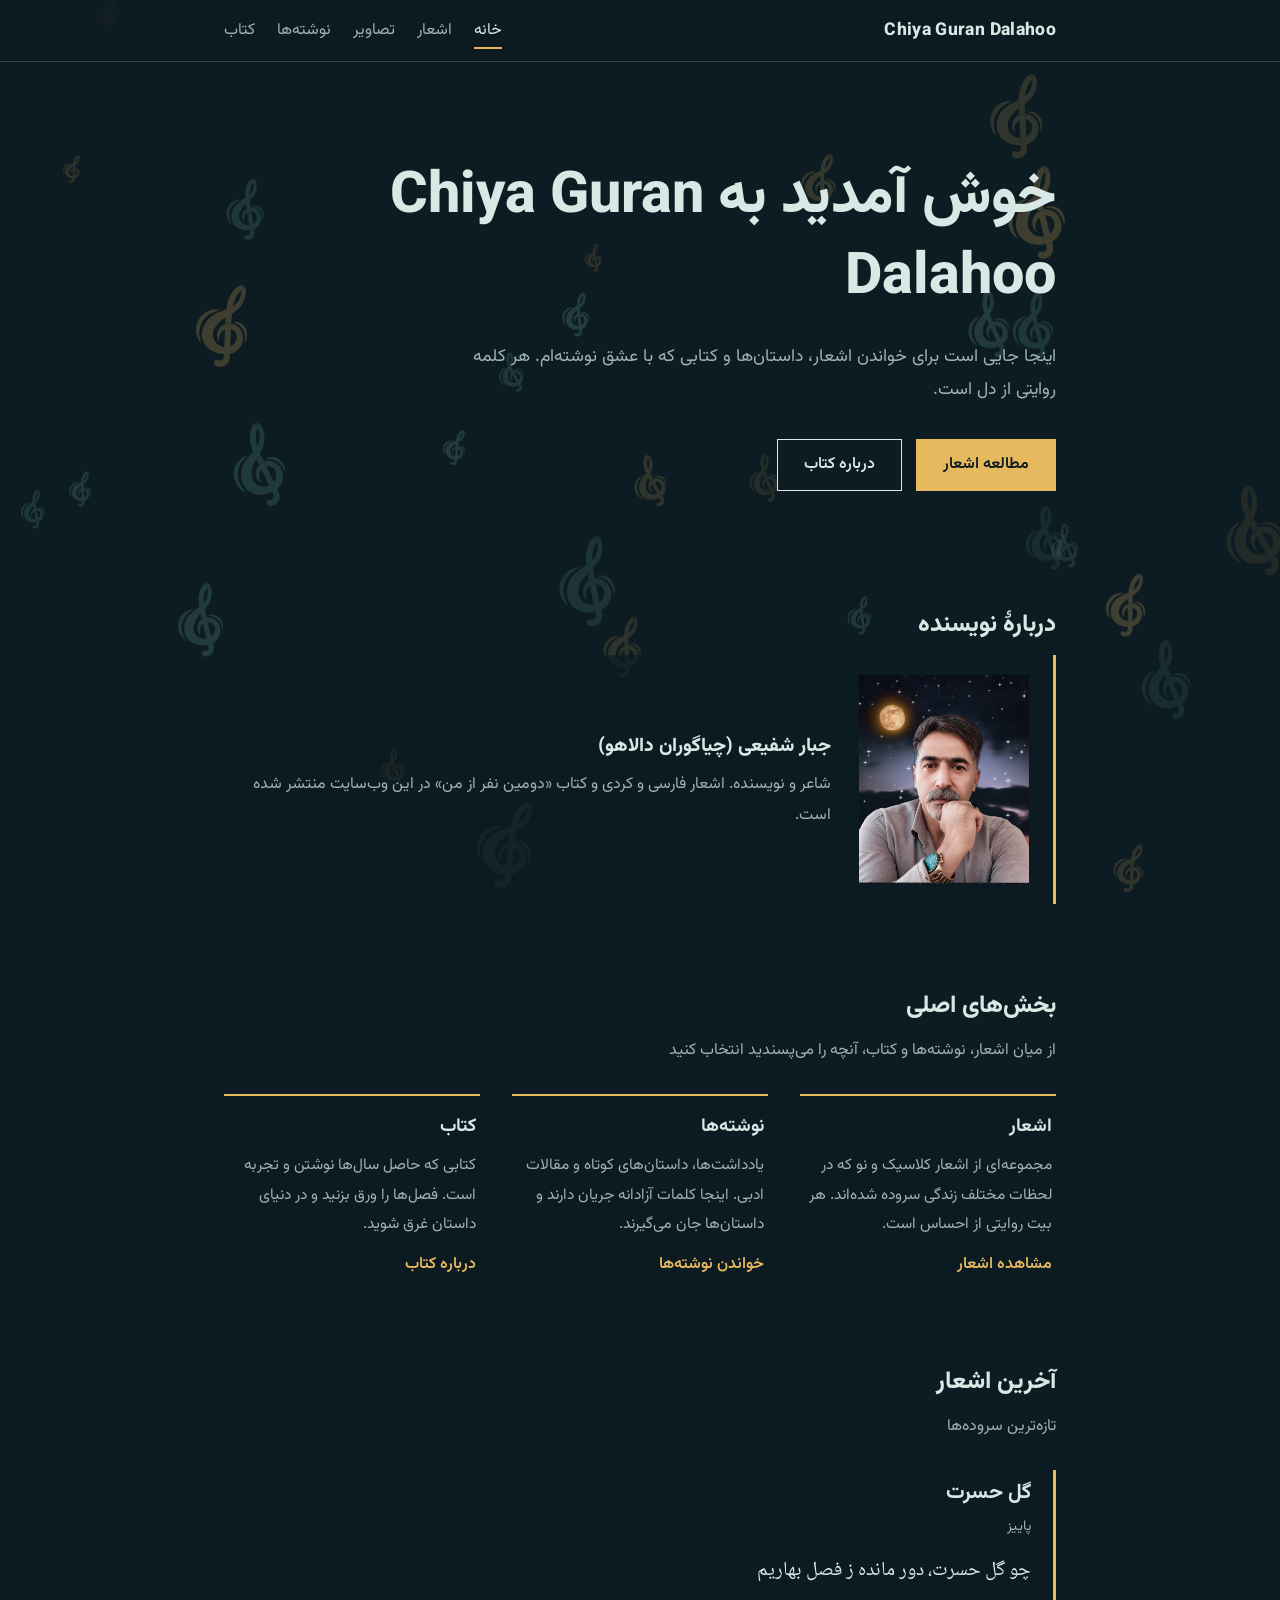
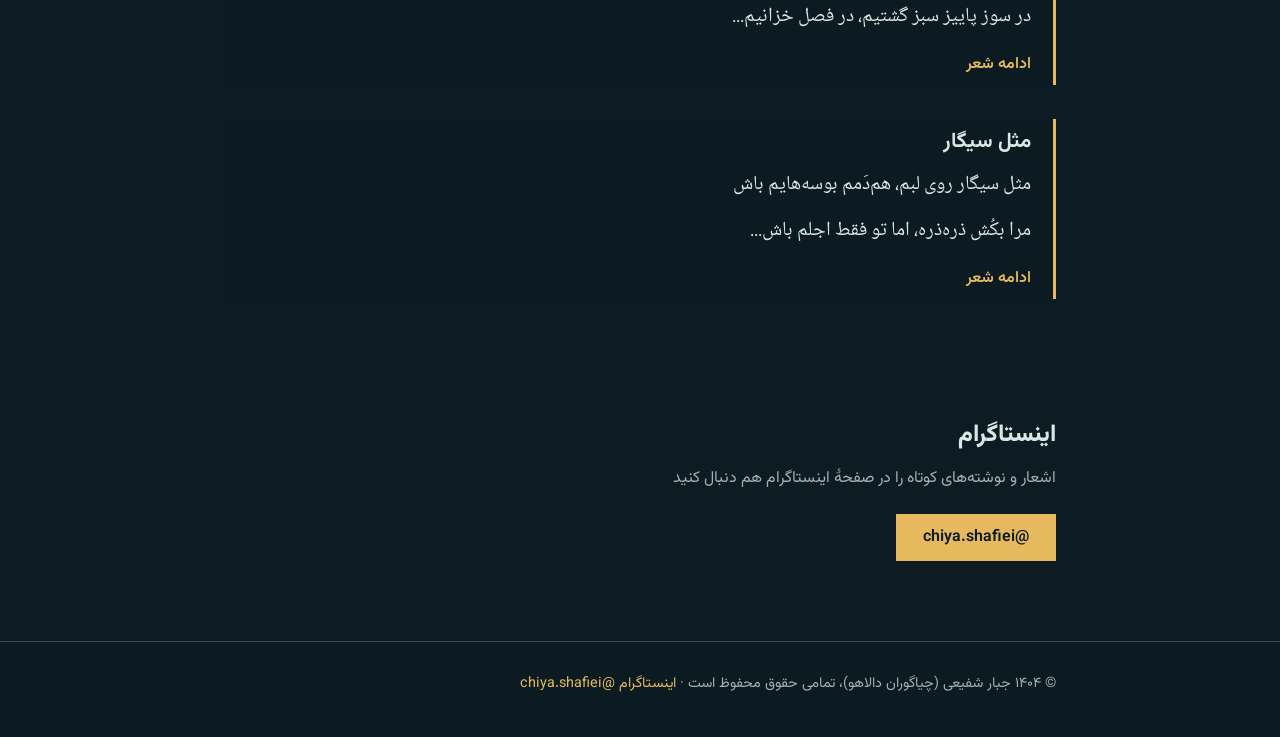
==== commit 41e57858: "Add files via upload" ====
--- a/index.html
+++ b/index.html
@@ -75,6 +75,7 @@
 .author-box p { color: var(--dim); margin-top: 6px; }
 @media (max-width: 560px) { .author-box { grid-template-columns: 1fr; } .author-box img { max-width: 200px; } }
 
+footer a { color: var(--saffron); }
 footer { border-top: 1px solid var(--line); margin-top: 48px; padding: 28px 0 40px; color: var(--dim); font-size: .9rem; background: rgba(13, 27, 34, .72); }
 
 @media (max-width: 560px) {
@@ -93,6 +94,7 @@
   "inLanguage": ["fa", "ckb"],
   "author": {
     "@type": "Person",
+    "sameAs": ["https://www.instagram.com/chiya.shafiei/"],
     "name": "جبار شفیعی",
     "alternateName": ["چیا شفیعی", "چیاگوران دالاهو", "Chiya Guran Dalahoo"]
   }
@@ -177,10 +179,15 @@
       <a class="more" href="poems.html#sigar">ادامه شعر</a>
     </div>
   </section>
+  <section>
+    <h2>اینستاگرام</h2>
+    <p class="sub">اشعار و نوشته‌های کوتاه را در صفحهٔ اینستاگرام هم دنبال کنید</p>
+    <a class="btn primary" href="https://www.instagram.com/chiya.shafiei/" target="_blank" rel="noopener me">@chiya.shafiei</a>
+  </section>
 </main>
 
 <footer>
-  <div class="wrap">© ۱۴۰۴ جبار شفیعی (چیاگوران دالاهو)، تمامی حقوق محفوظ است</div>
+  <div class="wrap">© ۱۴۰۴ جبار شفیعی (چیاگوران دالاهو)، تمامی حقوق محفوظ است · <a href="https://www.instagram.com/chiya.shafiei/" target="_blank" rel="noopener me">اینستاگرام @chiya.shafiei</a></div>
 </footer>
 
 <script src="bg.js"></script>
